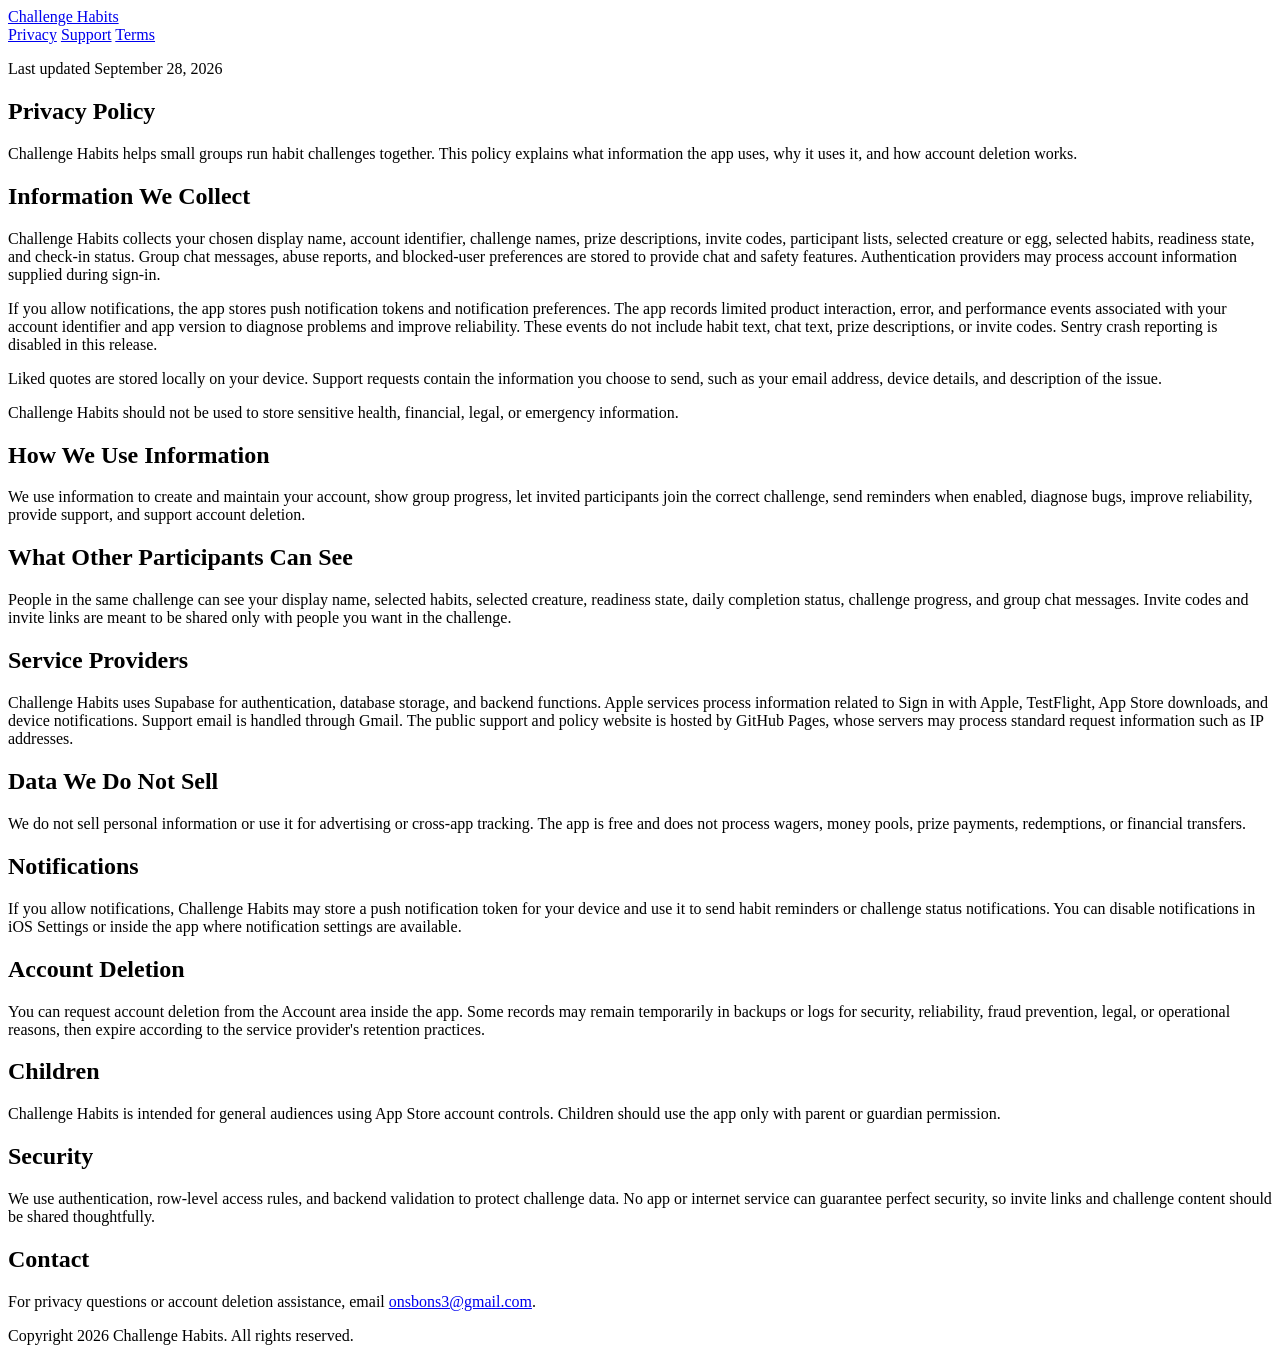
==== privacy.html @ 414d0ea1 "Publish privacy.html" ====
<!doctype html>
<html lang="en">
  <head>
    <meta charset="utf-8">
    <meta name="viewport" content="width=device-width, initial-scale=1">
    <title>Privacy Policy | Challenge Habits</title>
    <link rel="stylesheet" href="styles.css">
  </head>
  <body>
    <main class="page">
      <header class="topbar">
        <a class="brand" href="index.html">Challenge Habits</a>
        <nav class="nav" aria-label="Legal and support">
          <a href="privacy.html">Privacy</a>
          <a href="support.html">Support</a>
          <a href="terms.html">Terms</a>
        </nav>
      </header>

      <section class="card">
        <p class="eyebrow">Last updated September 28, 2026</p>
        <h1>Privacy Policy</h1>
        <p>Challenge Habits helps small groups run habit challenges together. This policy explains what information the app uses, why it uses it, and how account deletion works.</p>

        <h2>Information We Collect</h2>
        <p>Challenge Habits collects your chosen display name, account identifier, challenge names, prize descriptions, invite codes, participant lists, selected creature or egg, selected habits, readiness state, and check-in status. Group chat messages, abuse reports, and blocked-user preferences are stored to provide chat and safety features. Authentication providers may process account information supplied during sign-in.</p>
        <p>If you allow notifications, the app stores push notification tokens and notification preferences. The app records limited product interaction, error, and performance events associated with your account identifier and app version to diagnose problems and improve reliability. These events do not include habit text, chat text, prize descriptions, or invite codes. Sentry crash reporting is disabled in this release.</p>
        <p>Liked quotes are stored locally on your device. Support requests contain the information you choose to send, such as your email address, device details, and description of the issue.</p>
        <p>Challenge Habits should not be used to store sensitive health, financial, legal, or emergency information.</p>

        <h2>How We Use Information</h2>
        <p>We use information to create and maintain your account, show group progress, let invited participants join the correct challenge, send reminders when enabled, diagnose bugs, improve reliability, provide support, and support account deletion.</p>

        <h2>What Other Participants Can See</h2>
        <p>People in the same challenge can see your display name, selected habits, selected creature, readiness state, daily completion status, challenge progress, and group chat messages. Invite codes and invite links are meant to be shared only with people you want in the challenge.</p>

        <h2>Service Providers</h2>
        <p>Challenge Habits uses Supabase for authentication, database storage, and backend functions. Apple services process information related to Sign in with Apple, TestFlight, App Store downloads, and device notifications. Support email is handled through Gmail. The public support and policy website is hosted by GitHub Pages, whose servers may process standard request information such as IP addresses.</p>

        <h2>Data We Do Not Sell</h2>
        <p>We do not sell personal information or use it for advertising or cross-app tracking. The app is free and does not process wagers, money pools, prize payments, redemptions, or financial transfers.</p>

        <h2>Notifications</h2>
        <p>If you allow notifications, Challenge Habits may store a push notification token for your device and use it to send habit reminders or challenge status notifications. You can disable notifications in iOS Settings or inside the app where notification settings are available.</p>

        <h2>Account Deletion</h2>
        <p>You can request account deletion from the Account area inside the app. Some records may remain temporarily in backups or logs for security, reliability, fraud prevention, legal, or operational reasons, then expire according to the service provider's retention practices.</p>

        <h2>Children</h2>
        <p>Challenge Habits is intended for general audiences using App Store account controls. Children should use the app only with parent or guardian permission.</p>

        <h2>Security</h2>
        <p>We use authentication, row-level access rules, and backend validation to protect challenge data. No app or internet service can guarantee perfect security, so invite links and challenge content should be shared thoughtfully.</p>

        <h2>Contact</h2>
        <p>For privacy questions or account deletion assistance, email <a href="mailto:onsbons3@gmail.com">onsbons3@gmail.com</a>.</p>
      </section>

      <p class="footer">Copyright 2026 Challenge Habits. All rights reserved.</p>
    </main>
  </body>
</html>
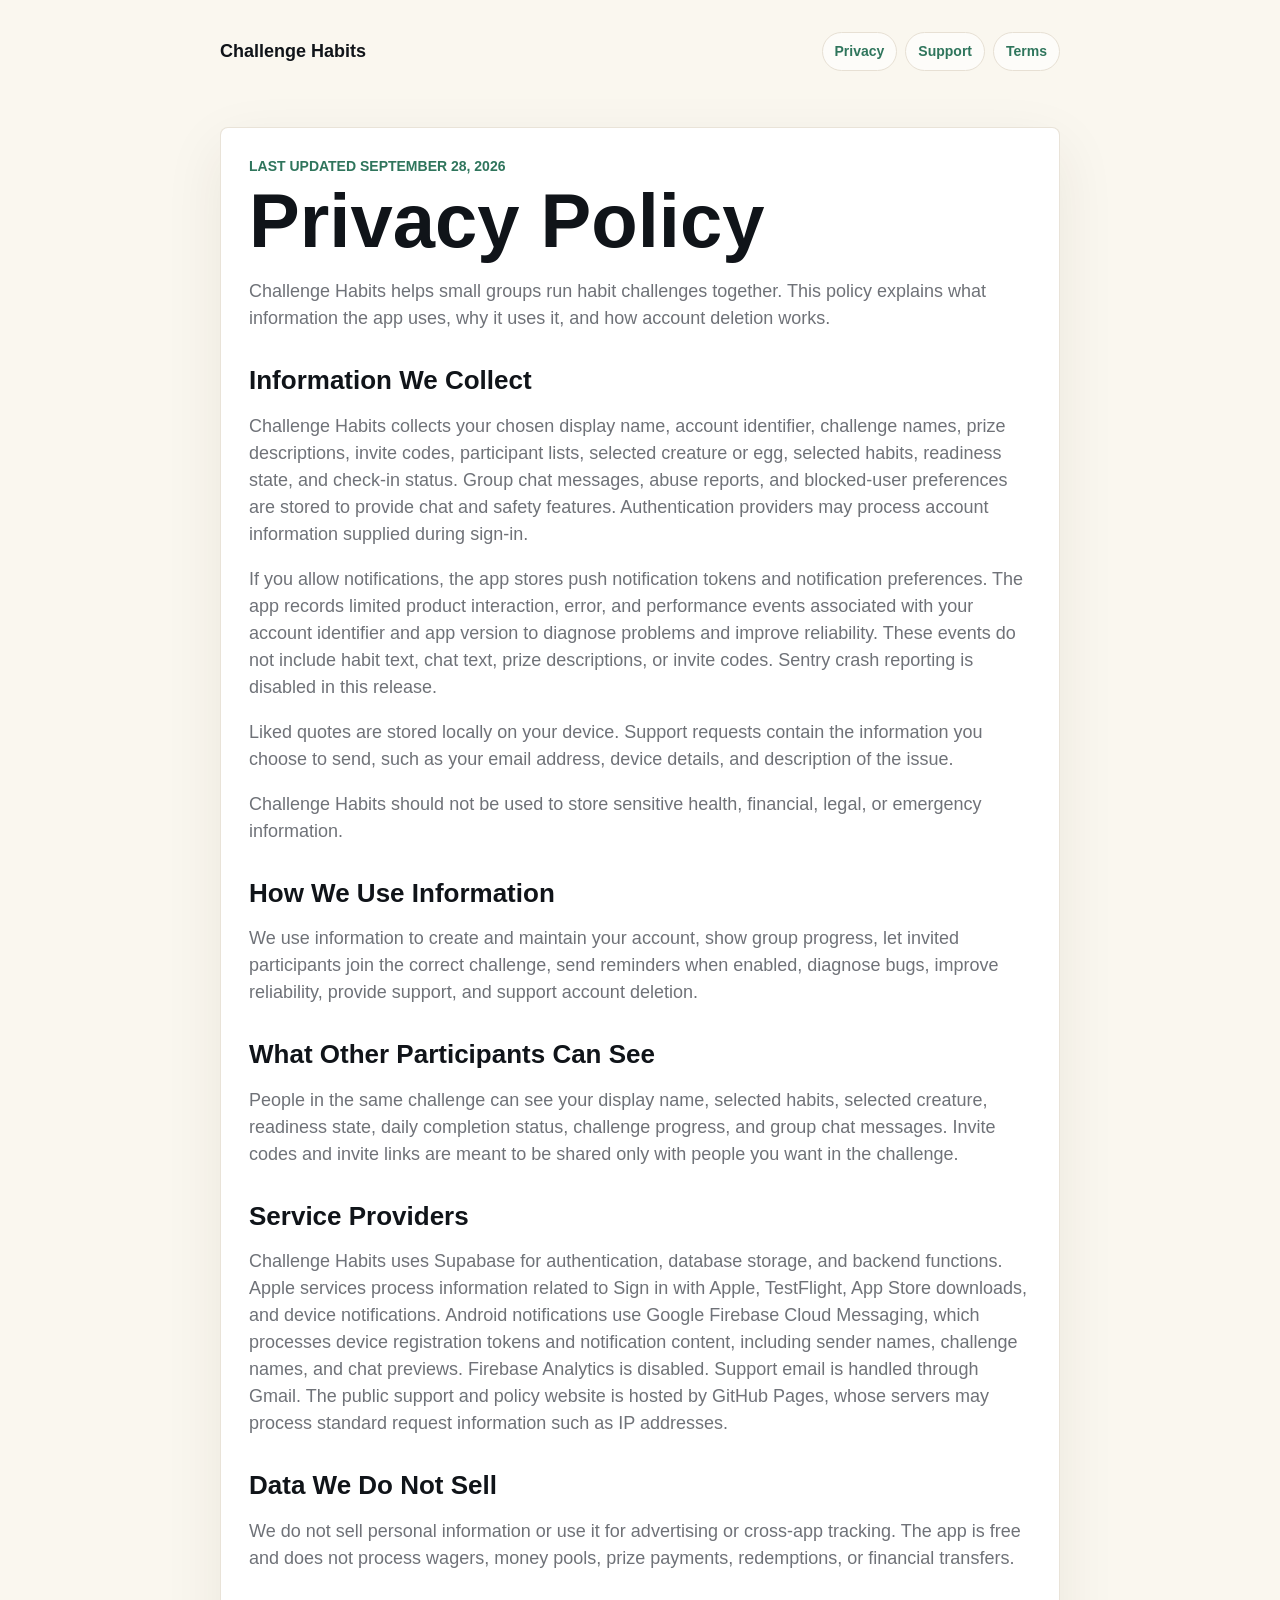
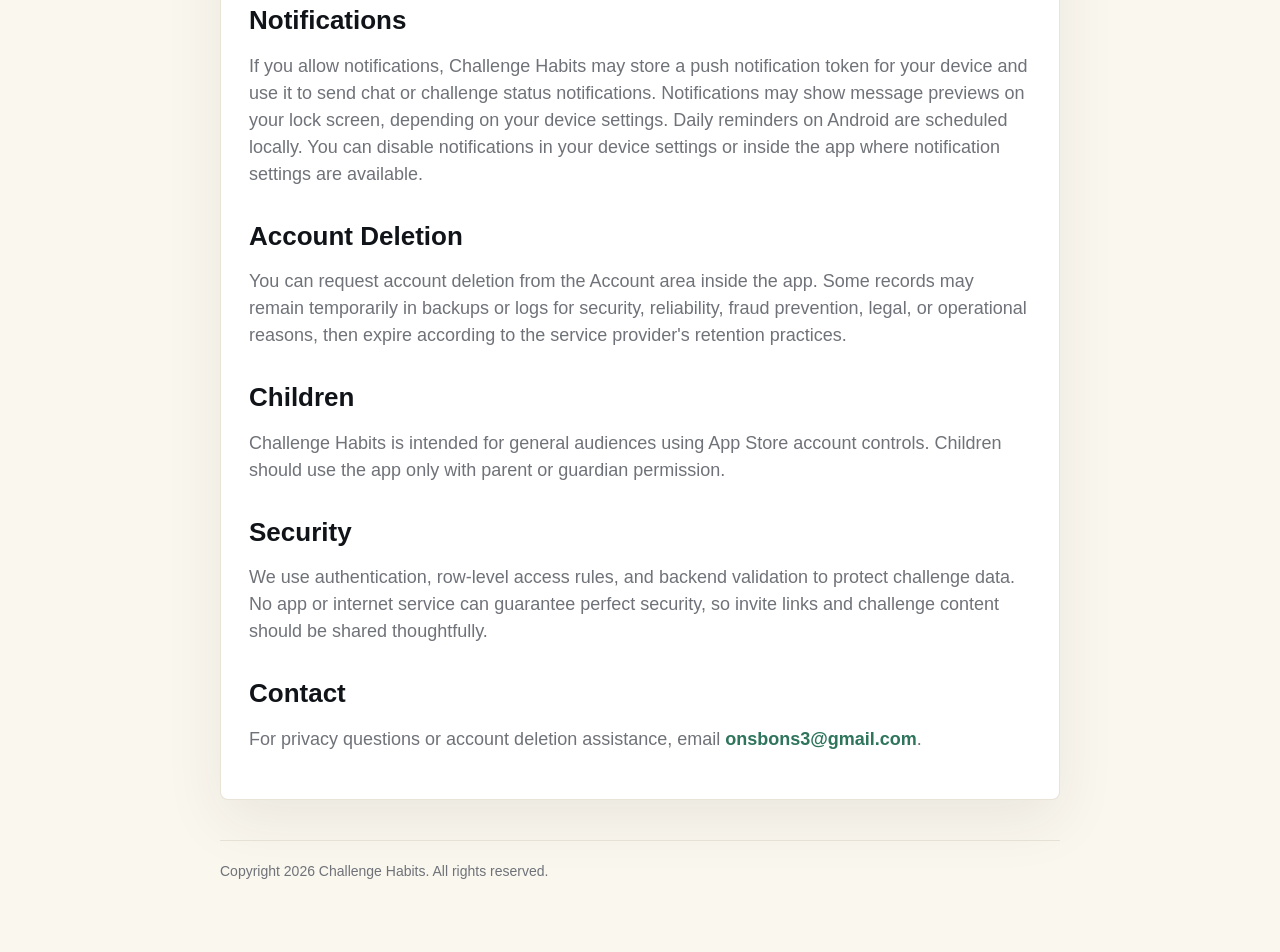
==== commit 52f3ee66: "Publish Android 1.0.2 download and notification privacy details" ====
--- a/privacy.html
+++ b/privacy.html
@@ -35,13 +35,13 @@
         <p>People in the same challenge can see your display name, selected habits, selected creature, readiness state, daily completion status, challenge progress, and group chat messages. Invite codes and invite links are meant to be shared only with people you want in the challenge.</p>
 
         <h2>Service Providers</h2>
-        <p>Challenge Habits uses Supabase for authentication, database storage, and backend functions. Apple services process information related to Sign in with Apple, TestFlight, App Store downloads, and device notifications. Support email is handled through Gmail. The public support and policy website is hosted by GitHub Pages, whose servers may process standard request information such as IP addresses.</p>
+        <p>Challenge Habits uses Supabase for authentication, database storage, and backend functions. Apple services process information related to Sign in with Apple, TestFlight, App Store downloads, and device notifications. Android notifications use Google Firebase Cloud Messaging, which processes device registration tokens and notification content, including sender names, challenge names, and chat previews. Firebase Analytics is disabled. Support email is handled through Gmail. The public support and policy website is hosted by GitHub Pages, whose servers may process standard request information such as IP addresses.</p>
 
         <h2>Data We Do Not Sell</h2>
         <p>We do not sell personal information or use it for advertising or cross-app tracking. The app is free and does not process wagers, money pools, prize payments, redemptions, or financial transfers.</p>
 
         <h2>Notifications</h2>
-        <p>If you allow notifications, Challenge Habits may store a push notification token for your device and use it to send habit reminders or challenge status notifications. You can disable notifications in iOS Settings or inside the app where notification settings are available.</p>
+        <p>If you allow notifications, Challenge Habits may store a push notification token for your device and use it to send chat or challenge status notifications. Notifications may show message previews on your lock screen, depending on your device settings. Daily reminders on Android are scheduled locally. You can disable notifications in your device settings or inside the app where notification settings are available.</p>
 
         <h2>Account Deletion</h2>
         <p>You can request account deletion from the Account area inside the app. Some records may remain temporarily in backups or logs for security, reliability, fraud prevention, legal, or operational reasons, then expire according to the service provider's retention practices.</p>
--- a/styles.css
+++ b/styles.css
@@ -0,0 +1,178 @@
+:root {
+  color-scheme: light;
+  --ink: #101419;
+  --muted: #6f7278;
+  --paper: #faf7ef;
+  --card: #ffffff;
+  --line: #e7e0d4;
+  --green: #2f755c;
+  --green-soft: #dbeae3;
+}
+
+* {
+  box-sizing: border-box;
+}
+
+html {
+  background: var(--paper);
+  color: var(--ink);
+  font-family: -apple-system, BlinkMacSystemFont, "SF Pro Display", "Segoe UI", sans-serif;
+  line-height: 1.5;
+}
+
+body {
+  margin: 0;
+}
+
+a {
+  color: var(--green);
+  font-weight: 700;
+  text-decoration: none;
+}
+
+a:hover,
+a:focus {
+  text-decoration: underline;
+}
+
+.page {
+  margin: 0 auto;
+  max-width: 880px;
+  padding: 32px 20px 56px;
+}
+
+.topbar {
+  align-items: center;
+  display: flex;
+  gap: 16px;
+  justify-content: space-between;
+  margin-bottom: 56px;
+}
+
+.brand {
+  color: var(--ink);
+  font-size: 18px;
+  font-weight: 850;
+  letter-spacing: 0;
+}
+
+.nav {
+  display: flex;
+  flex-wrap: wrap;
+  gap: 8px;
+  justify-content: flex-end;
+}
+
+.nav a {
+  background: rgba(255, 255, 255, 0.62);
+  border: 1px solid var(--line);
+  border-radius: 999px;
+  color: var(--green);
+  font-size: 14px;
+  padding: 8px 12px;
+}
+
+.hero {
+  margin-bottom: 28px;
+}
+
+.eyebrow {
+  color: var(--green);
+  font-size: 14px;
+  font-weight: 800;
+  margin: 0 0 8px;
+  text-transform: uppercase;
+}
+
+h1 {
+  font-size: clamp(44px, 8vw, 76px);
+  line-height: 0.96;
+  margin: 0 0 20px;
+}
+
+h2 {
+  font-size: 26px;
+  line-height: 1.1;
+  margin: 34px 0 12px;
+}
+
+p,
+li {
+  color: var(--muted);
+  font-size: 18px;
+}
+
+.lede {
+  color: #3a3d42;
+  font-size: 22px;
+  max-width: 720px;
+}
+
+.card {
+  background: var(--card);
+  border: 1px solid rgba(231, 224, 212, 0.9);
+  border-radius: 8px;
+  box-shadow: 0 20px 60px rgba(52, 44, 31, 0.08);
+  padding: 28px;
+}
+
+.grid {
+  display: grid;
+  gap: 16px;
+  grid-template-columns: repeat(3, minmax(0, 1fr));
+  margin-top: 28px;
+}
+
+.tile {
+  background: var(--card);
+  border: 1px solid var(--line);
+  border-radius: 8px;
+  min-height: 150px;
+  padding: 22px;
+}
+
+.tile h2 {
+  font-size: 22px;
+  margin-top: 0;
+}
+
+.note {
+  background: var(--green-soft);
+  border-radius: 8px;
+  color: #285d4b;
+  font-size: 16px;
+  font-weight: 700;
+  padding: 14px 16px;
+}
+
+.footer {
+  border-top: 1px solid var(--line);
+  color: var(--muted);
+  font-size: 14px;
+  margin-top: 40px;
+  padding-top: 20px;
+}
+
+@media (max-width: 720px) {
+  .page {
+    padding: 24px 16px 44px;
+  }
+
+  .topbar {
+    align-items: flex-start;
+    flex-direction: column;
+    margin-bottom: 42px;
+  }
+
+  .nav {
+    justify-content: flex-start;
+  }
+
+  .grid {
+    grid-template-columns: 1fr;
+  }
+
+  .card {
+    padding: 22px;
+  }
+}
